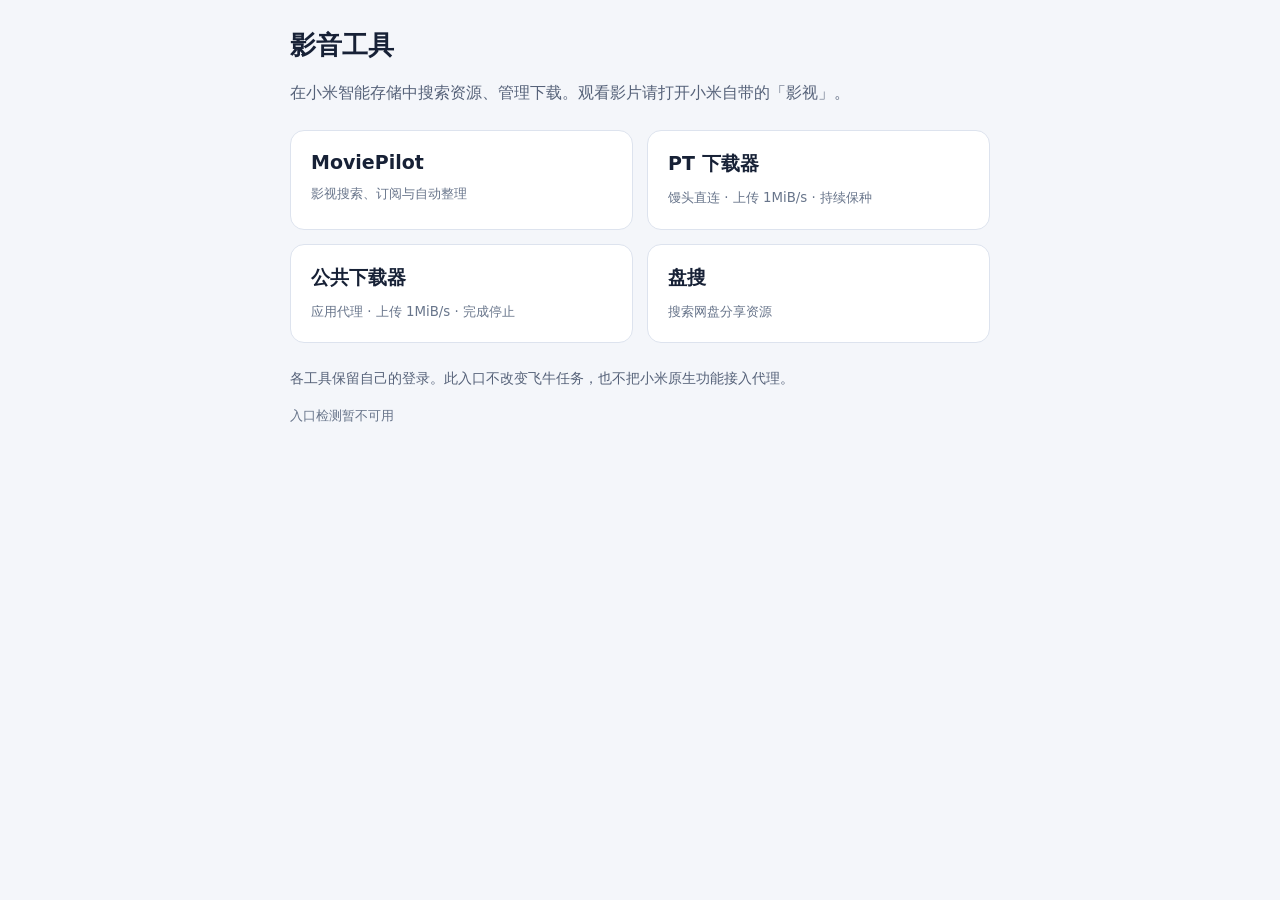
==== mediastack/index.html @ 19a0968a "Add MediaStack mobile UI and gateway" ====
<!doctype html>
<html lang="zh-CN"><head><meta charset="utf-8"><meta name="viewport" content="width=device-width,initial-scale=1"><title>影音工具</title>
<style>:root{color-scheme:light dark;font-family:system-ui,sans-serif}body{margin:0;background:#f4f6fa;color:#172136}main{max-width:700px;margin:auto;padding:28px 20px}h1{font-size:26px;margin:0 0 8px}p{line-height:1.7;color:#566279}.grid{display:grid;grid-template-columns:repeat(auto-fit,minmax(240px,1fr));gap:14px;margin:24px 0}a{display:block;background:#fff;border:1px solid #dde3ee;border-radius:14px;padding:20px;color:inherit;text-decoration:none}a:focus,a:hover{border-color:#3477ec}b{font-size:19px}small{display:block;color:#68758b;line-height:1.6;margin-top:10px}.note{font-size:14px}#status{font-size:13px;color:#67748a}@media(prefers-color-scheme:dark){body{background:#101723;color:#e5ecf8}a{background:#1a2537;border-color:#33415a}p,small{color:#acbad0}}</style></head>
<body><main><h1>影音工具</h1><p>在小米智能存储中搜索资源、管理下载。观看影片请打开小米自带的「影视」。</p>
<div class="grid"><a href="moviepilot/"><b>MoviePilot</b><small>影视搜索、订阅与自动整理</small></a><a href="pt/"><b>PT 下载器</b><small>馒头直连 · 上传 1MiB/s · 持续保种</small></a><a href="public/"><b>公共下载器</b><small>应用代理 · 上传 1MiB/s · 完成停止</small></a><a href="pansou.html"><b>盘搜</b><small>搜索网盘分享资源</small></a></div>
<p class="note">各工具保留自己的登录。此入口不改变飞牛任务，也不把小米原生功能接入代理。</p><p id="status">正在检查原生入口…</p>
<script>fetch('status.json').then(r=>{if(!r.ok)throw Error();return r.json()}).then(d=>{document.getElementById('status').textContent=d.native_user_ok?'原生登录已通过 · 应用入口正在验收':'原生身份未通过'}).catch(()=>{document.getElementById('status').textContent='入口检测暂不可用'});</script></main></body></html>
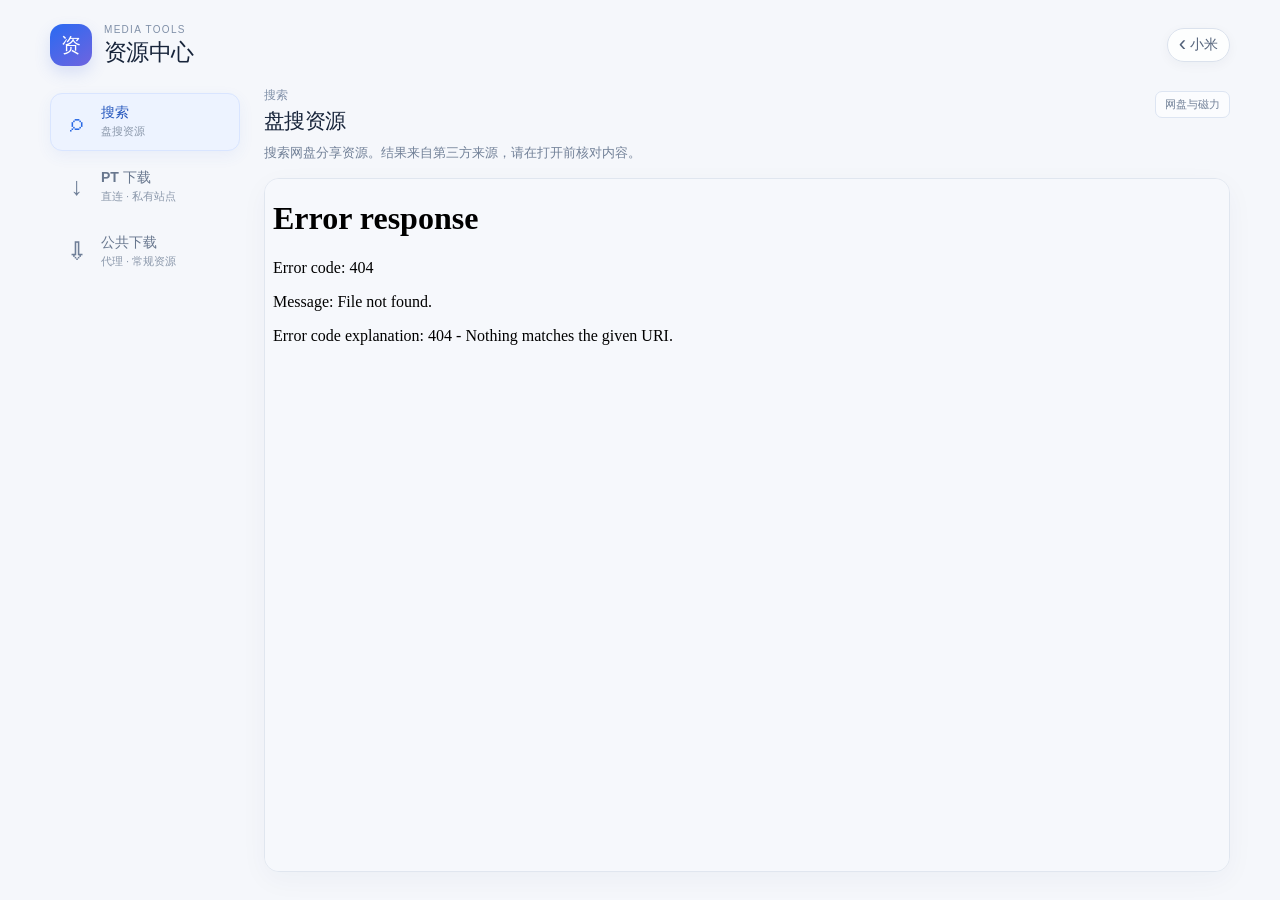
==== commit 05c16802: "Add mobile plugin suite, system monitor, music gateway and shared navigation" ====
--- a/mediastack/index.html
+++ b/mediastack/index.html
@@ -1,7 +1,64 @@
 <!doctype html>
-<html lang="zh-CN"><head><meta charset="utf-8"><meta name="viewport" content="width=device-width,initial-scale=1"><title>影音工具</title>
-<style>:root{color-scheme:light dark;font-family:system-ui,sans-serif}body{margin:0;background:#f4f6fa;color:#172136}main{max-width:700px;margin:auto;padding:28px 20px}h1{font-size:26px;margin:0 0 8px}p{line-height:1.7;color:#566279}.grid{display:grid;grid-template-columns:repeat(auto-fit,minmax(240px,1fr));gap:14px;margin:24px 0}a{display:block;background:#fff;border:1px solid #dde3ee;border-radius:14px;padding:20px;color:inherit;text-decoration:none}a:focus,a:hover{border-color:#3477ec}b{font-size:19px}small{display:block;color:#68758b;line-height:1.6;margin-top:10px}.note{font-size:14px}#status{font-size:13px;color:#67748a}@media(prefers-color-scheme:dark){body{background:#101723;color:#e5ecf8}a{background:#1a2537;border-color:#33415a}p,small{color:#acbad0}}</style></head>
-<body><main><h1>影音工具</h1><p>在小米智能存储中搜索资源、管理下载。观看影片请打开小米自带的「影视」。</p>
-<div class="grid"><a href="moviepilot/"><b>MoviePilot</b><small>影视搜索、订阅与自动整理</small></a><a href="pt/"><b>PT 下载器</b><small>馒头直连 · 上传 1MiB/s · 持续保种</small></a><a href="public/"><b>公共下载器</b><small>应用代理 · 上传 1MiB/s · 完成停止</small></a><a href="pansou.html"><b>盘搜</b><small>搜索网盘分享资源</small></a></div>
-<p class="note">各工具保留自己的登录。此入口不改变飞牛任务，也不把小米原生功能接入代理。</p><p id="status">正在检查原生入口…</p>
-<script>fetch('status.json').then(r=>{if(!r.ok)throw Error();return r.json()}).then(d=>{document.getElementById('status').textContent=d.native_user_ok?'原生登录已通过 · 应用入口正在验收':'原生身份未通过'}).catch(()=>{document.getElementById('status').textContent='入口检测暂不可用'});</script></main></body></html>
+<html lang="zh-CN">
+<head>
+  <meta charset="utf-8">
+  <meta name="viewport" content="width=device-width,initial-scale=1,viewport-fit=cover">
+  <meta name="color-scheme" content="light">
+  <title>资源中心</title>
+  <link rel="stylesheet" href="resource-center.css">
+</head>
+<body data-xiaomi-shell>
+  <div class="app-shell">
+    <header class="app-header">
+      <div class="brand-mark" aria-hidden="true">资</div>
+      <div class="brand-copy">
+        <span class="eyebrow">MEDIA TOOLS</span>
+        <h1>资源中心</h1>
+      </div>
+      <button id="native-back" class="native-back" type="button" aria-label="返回小米智能存储" title="返回小米智能存储">
+        <span aria-hidden="true">‹</span><span>小米</span>
+      </button>
+    </header>
+
+    <div class="workspace">
+      <nav id="side-tabs" class="side-tabs" aria-label="资源中心功能">
+        <button class="tab is-active" type="button" data-tab="search" aria-selected="true">
+          <span class="tab-icon" aria-hidden="true">⌕</span><span><strong>搜索</strong><small>盘搜资源</small></span>
+        </button>
+        <button class="tab" type="button" data-tab="pt" aria-selected="false">
+          <span class="tab-icon" aria-hidden="true">↓</span><span><strong>PT 下载</strong><small>直连 · 私有站点</small></span>
+        </button>
+        <button class="tab" type="button" data-tab="public" aria-selected="false">
+          <span class="tab-icon" aria-hidden="true">⇩</span><span><strong>公共下载</strong><small>代理 · 常规资源</small></span>
+        </button>
+      </nav>
+
+      <main class="content">
+        <div class="content-heading">
+          <div>
+            <p id="section-kicker" class="section-kicker">搜索</p>
+            <h2 id="section-title">盘搜资源</h2>
+          </div>
+          <span id="endpoint-mode" class="endpoint-mode">网盘与磁力</span>
+        </div>
+        <p id="section-description" class="section-description">搜索网盘分享资源。结果来自第三方来源，请在打开前核对内容。</p>
+        <section id="frame-host" class="frame-host" aria-live="polite">
+          <div id="frame-state" class="frame-state">
+            <span class="spinner" aria-hidden="true"></span>
+            <span id="frame-state-text">正在载入…</span>
+          </div>
+        </section>
+      </main>
+    </div>
+
+    <nav id="bottom-tabs" class="bottom-tabs" aria-label="资源中心功能">
+      <button class="tab is-active" type="button" data-tab="search" aria-selected="true"><span class="tab-icon" aria-hidden="true">⌕</span><span>搜索</span></button>
+      <button class="tab" type="button" data-tab="pt" aria-selected="false"><span class="tab-icon" aria-hidden="true">↓</span><span>PT 下载</span></button>
+      <button class="tab" type="button" data-tab="public" aria-selected="false"><span class="tab-icon" aria-hidden="true">⇩</span><span>公共下载</span></button>
+    </nav>
+  </div>
+
+  <script src="../native-bridge.js"></script>
+  <script src="resource-center.js"></script>
+</body>
+</html>
--- a/mediastack/resource-center.css
+++ b/mediastack/resource-center.css
@@ -0,0 +1,75 @@
+:root {
+  color-scheme: light;
+  font-family: -apple-system, BlinkMacSystemFont, "Segoe UI", "PingFang SC", "Microsoft YaHei", sans-serif;
+  color: #17243a;
+  background: #f5f7fb;
+  font-synthesis: none;
+}
+
+* { box-sizing: border-box; }
+html, body { width: 100%; height: 100%; min-height: 0; margin: 0; }
+body { background: #f5f7fb; font-size: 14px; overflow-x: hidden; }
+button { font: inherit; }
+.app-shell { width: 100%; height: 100vh; height: 100dvh; min-height: 0; display: flex; flex-direction: column; padding: 24px 28px 28px; }
+.app-header { width: min(1180px, 100%); flex: 0 0 auto; margin: 0 auto 20px; display: flex; align-items: center; gap: 12px; }
+.brand-mark { width: 42px; height: 42px; display: grid; place-items: center; flex: none; border-radius: 13px; color: #fff; background: linear-gradient(145deg, #296af2, #6f64df); box-shadow: 0 7px 16px #4568db2b; font-size: 20px; font-weight: 700; }
+.brand-copy { min-width: 0; overflow-wrap: anywhere; }
+.eyebrow { display: block; color: #8090a8; font-size: 10px; letter-spacing: .13em; line-height: 1.2; }
+h1 { margin: 2px 0 0; font-size: 23px; line-height: 1.25; letter-spacing: -.03em; }
+.native-back { min-height: 34px; display: inline-flex; align-items: center; gap: 4px; margin-left: auto; padding: 0 11px; border: 1px solid #dbe2ed; border-radius: 18px; color: #53627a; background: #ffffffd9; box-shadow: 0 3px 12px #17243a0b; cursor: pointer; -webkit-tap-highlight-color: transparent; }
+.native-back span:first-child { font-size: 22px; line-height: 1; margin-top: -2px; }
+.native-back:active { transform: scale(.97); }
+.native-back:focus-visible { outline: 2px solid #5b72dd; outline-offset: 3px; }
+.workspace { width: min(1180px, 100%); flex: 1 1 auto; min-height: 0; height: 100%; display: grid; grid-template-columns: 190px minmax(0, 1fr); gap: 24px; margin: 0 auto; }
+.side-tabs { display: flex; flex-direction: column; gap: 7px; padding-top: 6px; }
+.tab { width: 100%; min-height: 58px; display: flex; align-items: center; gap: 11px; padding: 10px 12px; border: 1px solid transparent; border-radius: 12px; color: #68778e; background: transparent; text-align: left; cursor: pointer; transition: color .16s, background .16s, border-color .16s; }
+.tab:hover { color: #294c9b; background: #edf3ff; }
+.tab.is-active { color: #2456bd; border-color: #d9e5ff; background: #edf3ff; box-shadow: 0 5px 16px #3c6ed111; }
+.tab-icon { width: 27px; color: #6e7e97; font-size: 25px; line-height: 1; text-align: center; }
+.tab.is-active .tab-icon { color: #2868e5; }
+.tab strong, .tab small { display: block; }
+.tab strong { font-size: 14px; font-weight: 650; }
+.tab small { margin-top: 2px; color: #8b98ab; font-size: 11px; }
+.content { width: 100%; height: 100%; min-width: 0; min-height: 0; display: flex; flex-direction: column; }
+.content-heading { display: flex; align-items: flex-start; justify-content: space-between; gap: 12px; }
+.content-heading > div { min-width: 0; }
+.section-kicker { margin: 0 0 3px; color: #8090a8; font-size: 12px; }
+h2 { margin: 0; font-size: 21px; line-height: 1.3; letter-spacing: -.025em; overflow-wrap: anywhere; }
+.endpoint-mode { flex: none; max-width: 45%; margin-top: 4px; padding: 5px 9px; border: 1px solid #dde5f2; border-radius: 7px; color: #728198; background: #fbfcfe; font-size: 11px; line-height: 1.35; text-align: right; overflow-wrap: anywhere; }
+.section-description { margin: 8px 0 15px; color: #728198; font-size: 13px; line-height: 1.65; }
+.frame-host { position: relative; flex: 1 1 auto; min-width: 0; min-height: 0; overflow: hidden; border: 1px solid #e0e6ef; border-radius: 15px; background: #f8faff; box-shadow: 0 8px 28px #243b6d0a; }
+.frame-host iframe { position: absolute; inset: 0; width: 100%; height: 100%; display: block; border: 0; background: #f6f8fc; }
+.frame-host iframe[hidden] { display: none !important; }
+.frame-state { position: absolute; inset: 0; z-index: 2; display: flex; align-items: center; justify-content: center; gap: 10px; color: #6e7d94; background: #f8faff; font-size: 13px; }
+.frame-state[data-tone="error"] { flex-direction: column; padding: 24px; color: #a15c26; background: #fffaf5; text-align: center; }
+.frame-state[hidden] { display: none; }
+.retry { margin-top: 2px; min-height: 36px; padding: 0 13px; border: 1px solid #e5c9a9; border-radius: 8px; color: #925523; background: #fff; cursor: pointer; }
+.spinner { width: 15px; height: 15px; display: inline-block; border: 2px solid #cad7f2; border-top-color: #3973df; border-radius: 50%; animation: spin .8s linear infinite; }
+@keyframes spin { to { transform: rotate(360deg); } }
+.bottom-tabs { display: none; }
+@media (max-width: 760px), (orientation: landscape) and (max-height: 560px) {
+  .app-shell { padding: 16px 14px calc(72px + env(safe-area-inset-bottom)); }
+  .app-header { margin-bottom: 16px; }
+  .brand-mark { width: 38px; height: 38px; border-radius: 11px; font-size: 18px; }
+  h1 { font-size: 20px; }
+  .workspace { display: block; height: 100%; min-height: 0; }
+  .side-tabs { display: none; }
+  .content-heading { align-items: center; }
+  h2 { font-size: 19px; }
+  .section-description { display: none; }
+  .bottom-tabs { position: fixed; z-index: 10; right: 10px; bottom: calc(8px + env(safe-area-inset-bottom)); left: 10px; display: grid; grid-template-columns: repeat(3, 1fr); gap: 4px; padding: 5px; border: 1px solid #dfe5ef; border-radius: 15px; background: #fffffff2; box-shadow: 0 6px 26px #243b6d1a; backdrop-filter: blur(16px); -webkit-backdrop-filter: blur(16px); }
+  .bottom-tabs .tab { min-height: 49px; display: flex; flex-direction: column; justify-content: center; gap: 2px; padding: 5px 3px; border-radius: 10px; text-align: center; font-size: 12px; }
+  .bottom-tabs .tab-icon { width: auto; font-size: 20px; }
+  .bottom-tabs .tab.is-active { border-color: transparent; }
+}
+@media (max-width: 420px) {
+  .app-shell { padding-left: 10px; padding-right: 10px; }
+  .app-header { gap: 8px; }
+  .content-heading { align-items: flex-start; flex-direction: column; gap: 6px; }
+  .endpoint-mode { max-width: 100%; margin-top: 0; text-align: left; }
+  .bottom-tabs { right: 7px; left: 7px; }
+}
+@media (orientation: landscape) and (max-height: 560px) {
+  .app-shell { padding-top: 10px; padding-bottom: calc(64px + env(safe-area-inset-bottom)); }
+  .app-header { margin-bottom: 10px; }
+}
